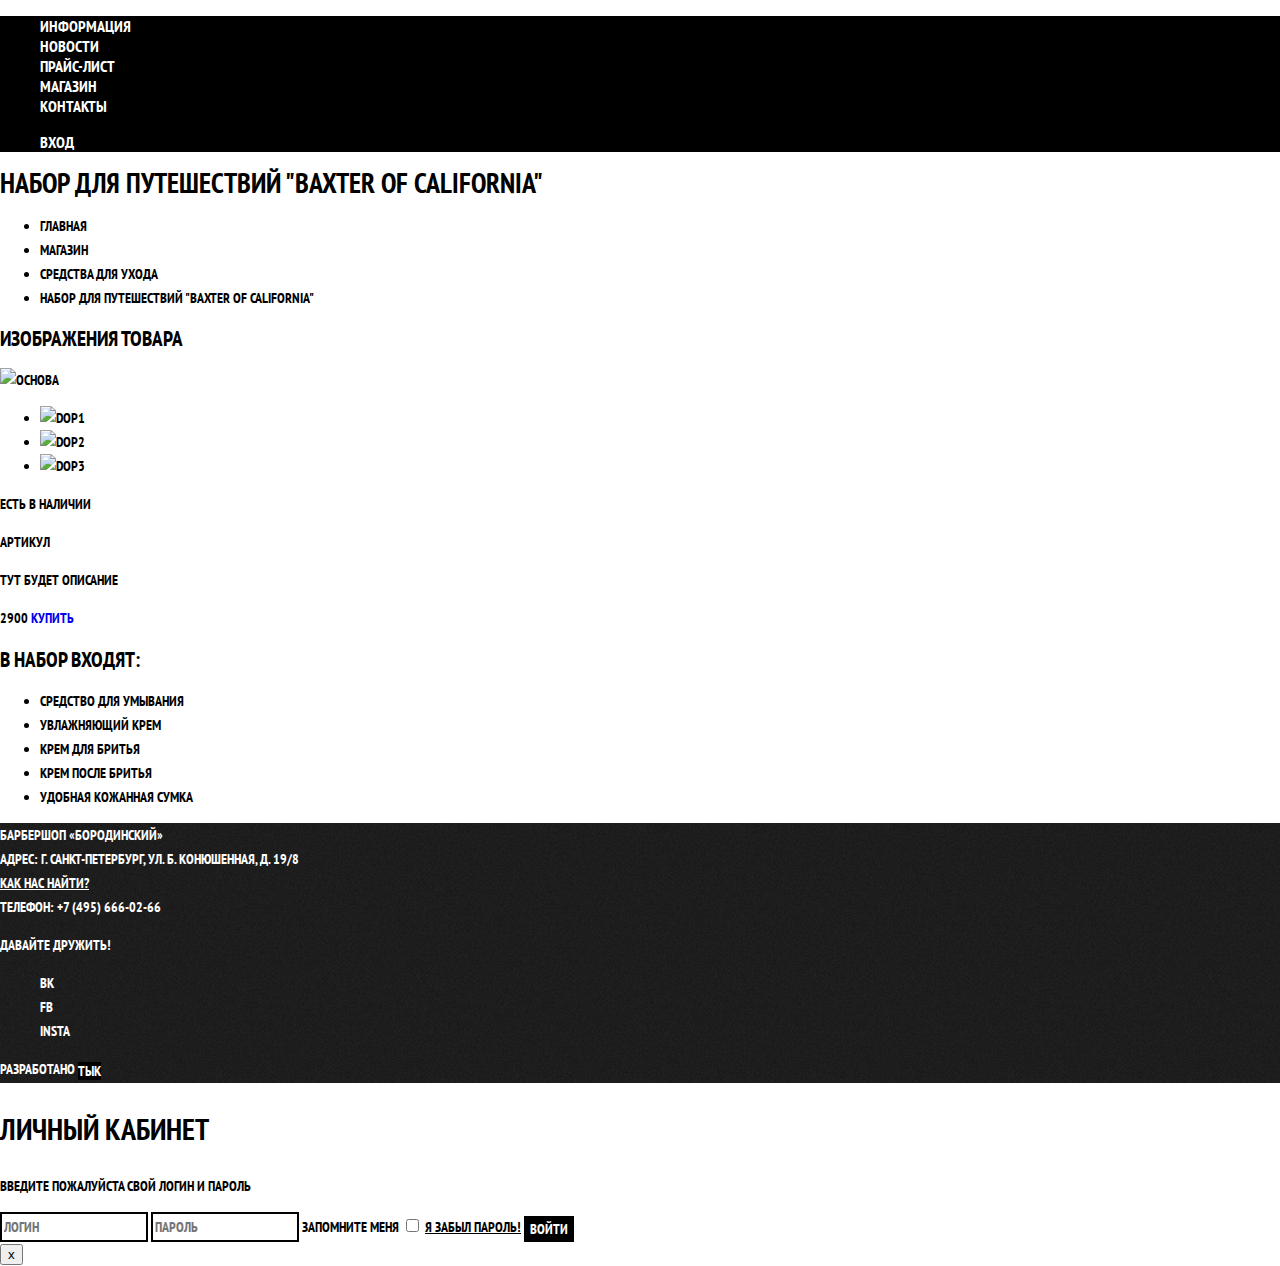
==== barbershop-item.html @ e8937585 "Initial commit" ====
<!DOCTYPE html>
<html>
  <head>
    <meta charset="utf-8">
    <title>Барбершоп BORODINSKY</title>
    <link href="https://fonts.googleapis.com/css?family=PT+Sans+Narrow:400,700&amp;subset=latin,cyrillic" rel="stylesheet">
    <link rel="stylesheet" href="css/style.css">

  </head>
  <body class="inner-page">

    <header class="main-header">
      <nav class="main-navigation">

    <div class="nav-line">
    <div class="center-line">

    <ul class="site-nav">
       <li><a href="barbershop-info"> ИНФОРМАЦИЯ</a></li>
       <li><a href="barbershop-news">НОВОСТИ</a></li>
       <li><a href="barbershop-price"> ПРАЙС-ЛИСТ</a></li>
       <li><a href="barbershop-shop.html">МАГАЗИН</a></li>
       <li><a href="barbershop-contact">КОНТАКТЫ</a></li> </ul>

       <ul class="user-nav">
       <li><a class="login-link" href="login.html">Вход</a></li>
        </ul>
          </div>
      </div>


    <!-- <img src="index-logo.svg" width="368" height="153" alt="Логотип барбершопа «Бородинский»"> -->
      </nav>
    </header>



  <main class="main">
<h1>НАБОР ДЛЯ ПУТЕШЕСТВИЙ "BAXTER OF CALIFORNIA"</h1>
<div class="nav-item"> <!-- тут можно без дива -->


<ul>
  <li>ГЛАВНАЯ</li>
  <li>МАГАЗИН</li>
  <li>СРЕДСТВА ДЛЯ УХОДА</li>
  <li>НАБОР ДЛЯ ПУТЕШЕСТВИЙ "BAXTER OF CALIFORNIA"</li>
</ul>
</div>

<section class="photos">
  <h2>ИЗОБРАЖЕНИЯ ТОВАРА</h2>
  <img src="" alt="основа">
  <ul>

  <li><img src="" alt="dop1"> </li>   <li> <img src="" alt="dop2" </li>   <li> <img src="" alt="dop3"> </li>    </ul>
</section>

<section class="info">
  <p>ЕСТЬ В НАЛИЧИИ</p>
<p>АРТИКУЛ</p>
<p> <b> ТУТ БУДЕТ ОПИСАНИЕ </b> </p>
<p class="price"> <b> 2900 </b> <a href="#">КУПИТЬ</a> </p>

</section>

<section class="content">
  <h2>В НАБОР ВХОДЯТ:</h2>
  <ul>
    <li>СРЕДСТВО ДЛЯ УМЫВАНИЯ</li>
<li>УВЛАЖНЯЮЩИЙ КРЕМ</li>
<li>КРЕМ ДЛЯ БРИТЬЯ</li>
<li>КРЕМ ПОСЛЕ БРИТЬЯ</li>
<li>УДОБНАЯ КОЖАННАЯ СУМКА</li>
  </ul>

</section>
  </main>

  <footer class="footer"> <p>БАРБЕРШОП «БОРОДИНСКИЙ» <br>
  АДРЕС: Г. САНКТ-ПЕТЕРБУРГ, УЛ. Б. КОНЮШЕННАЯ, Д. 19/8 <br>
  <a class="underline"  href="map.html">КАК НАС НАЙТИ?</a> <br>
  ТЕЛЕФОН: +7 (495) 666-02-66</p>
  <div class="go-friend"> <b>ДАВАЙТЕ ДРУЖИТЬ!</b> <ul>


  <li><a class="social-button" href="#">ВК</a></li>
  <li><a class="social-button" href="#">FB</a></li>
  <li><a class="social-button" href="#">INSTA</a> </li>
  </ul>
  </div>

  <p class="dev"> <b>РАЗРАБОТАНО</b> <a class="button" href="#">ТЫК</a> </p>

  </footer>

  <section class="modal login">
    <h2>ЛИЧНЫЙ КАБИНЕТ</h2>
    <p>Введите пожалуйста свой логин и пароль</p>

  <form class="user-login" action="https://echo.htmlacademy.ru" method="post">
    <label for="user-login"></label> <input type="text" name="login" id="user-login" placeholder="ЛОГИН">
    <label for="user-pass"></label> <input type="password" name="password" id="user-pass" placeholder="ПАРОЛЬ">
    <label class="checkbox" for="remember-me">ЗАПОМНИТЕ МЕНЯ</label> <input type="checkbox" name="remember" id="remember-me">
    <a class="restore" href="#">Я ЗАБЫЛ ПАРОЛЬ!</a>
    <button type="submit" class="button" name="button">ВОЙТИ</button>

  </form>
    <button class="close">x</button>
  </section>
    </body>
  </html>
---- css/style.css ----
body {
  margin: 0;
  padding: 0;

  font-family: "PT Sans Narrow" , Arial , Sans-serif;
  font-size: 14px;
  line-height: 24px;
  font-weight: 700;
  color: #ffffff;
  text-transform: uppercase;

  background-color: #000000;
  background-image: url("../pics/Layer.png");
  background-position: top center;
  background-repeat: no-repeat;
}

 .inner-page{ color: #000000;
  background-color: #f8f5f2;
background-image: url("../pics/collums.png");
background-repeat: repeat;
background-position: 0 0;}

a {text-decoration: none;}

.main-navigation {font-size: 16px;
line-height: 20px;
color: #ffffff;
background-color: #000000;}

.site-nav,
.user-nav {list-style: none;}

.site-nav a,
.user-nav a {color: #ffffff;}

.site-nav a:hover,
.site-nav a:focus,
.user-nav a:hover,
.user-nav a:focus {background-color: #242424;}

.feature-list {list-style: none;}

.feature-item { text-align: center;}
.feature-item h3{
  font-size: 30px;
  line-height: 42px;
}

.store {list-style: none;}

.filer-proizvod{list-style: none;}

.collums {color: #000000;
background-color: #f8f5f2;
background-image: url("../pics/collums.png");
background-position: 0 0;
background-repeat: repeat;
}

.collums h2 {font-size: 30px;
line-height: 42px;}

.news time {text-transform: none;}

.news ul {list-style: none;}

.gallery-content {background-color: #cccccc;
  border: 7px solid white;
}

.button {
  font: inherit;
  color: white;
  background-color: #000000;
  border: none;
  text-align: center;
  vertical-align: middle;
}
.button:hover,
.button:focus,
.button:active {background-color: #663d15;}

.zapiss input {border: 2px solid #000000;
font: inherit;
background-color: transparent;}

.zapiss input:focus {border-color: #663d15;}

.footer {color: white;
  background-color: #212121;
background-image: url("../pics/footer.png");}

.underline {color: #ffffff;
text-decoration: underline;}

.underline:hover,
.underline:focus {text-decoration: none;}

.go-friend a {color: white;}

.go-friend ul {list-style: none;
text-decoration: none;
}
.social-button {color: white;}

.modal {color: #000000;
background-color: f8f5f2;
background-image: url("../pics/collums.png");
background-repeat: repeat;
background-position: 0 0;}

.modal h2 {font-size: 30px;
line-height: 42px;}

.user-login input{border: 2px solid black;
font: inherit;
background-color: transparent;
}

.user-login input:focus {border-color: #663d15;}

.checkbox:hover,
.checkbox:focus {color: #663d15;}

.restore {color: black;
text-decoration: underline;}
.restore:hover,
.restore:focus {text-decoration: none;}
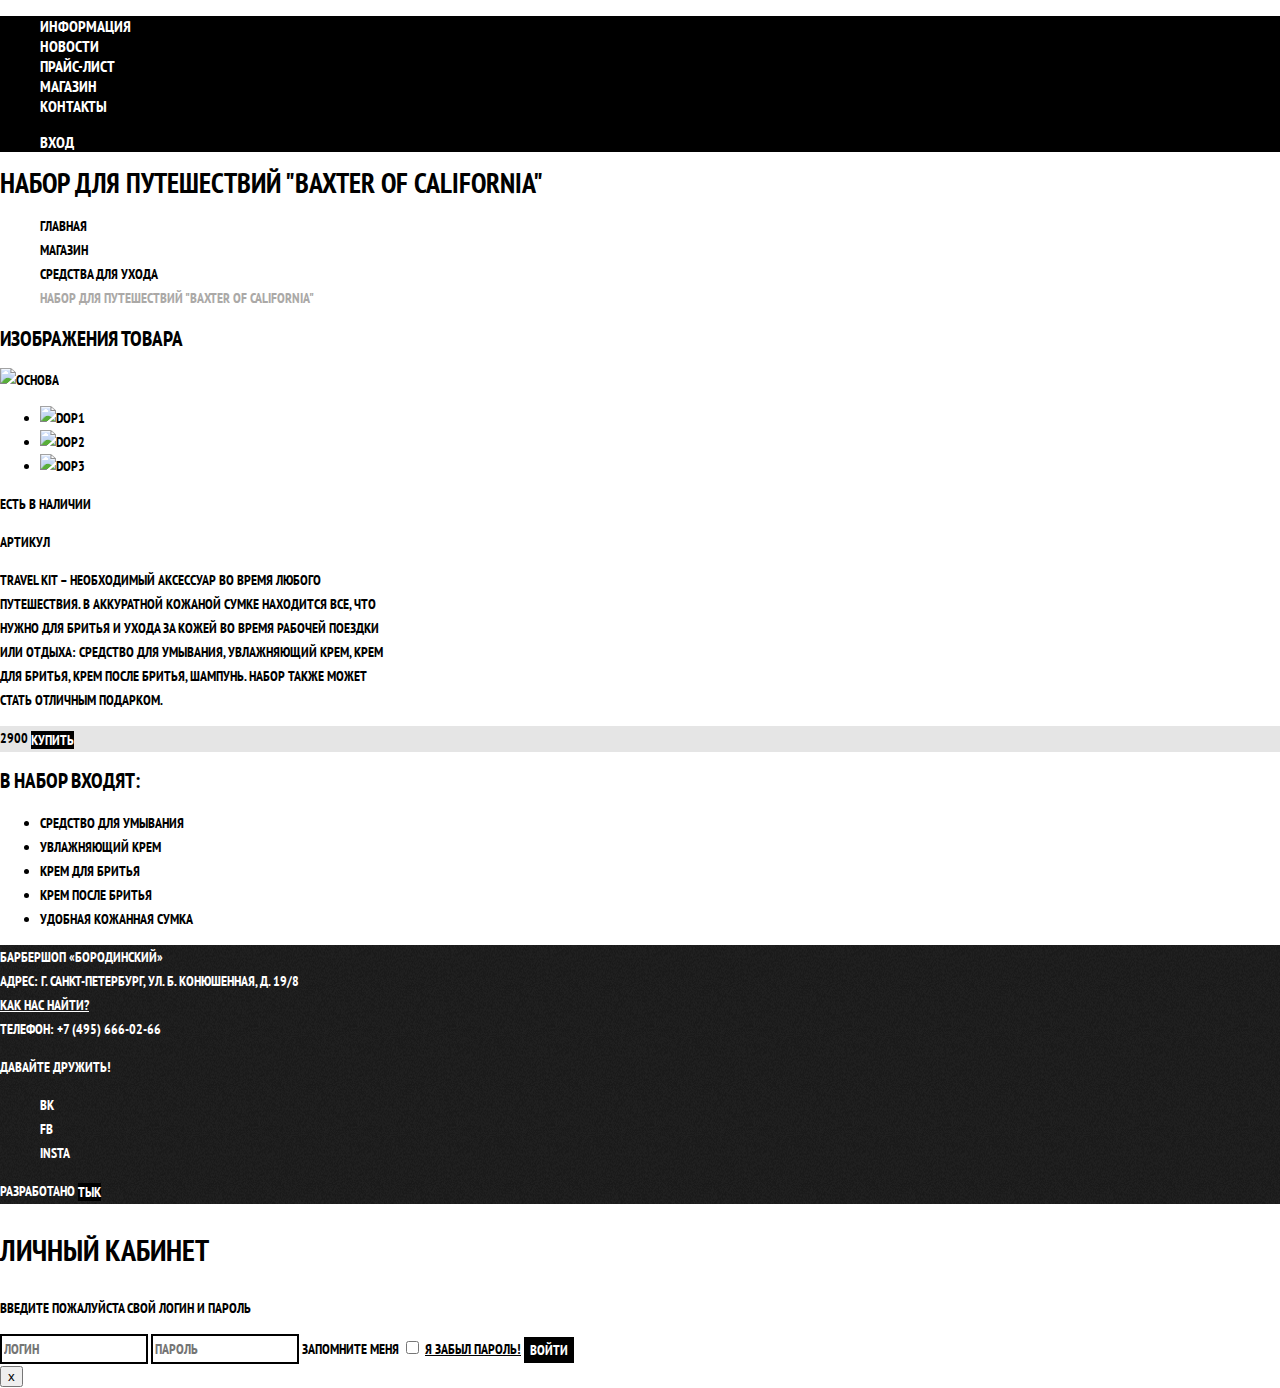
==== commit 34c99cc4: "Update barbershop-item.html" ====
--- a/barbershop-item.html
+++ b/barbershop-item.html
@@ -40,27 +40,32 @@
 <div class="nav-item"> <!-- тут можно без дива -->
 
 
-<ul>
+<ul class="breadcrumbs">
   <li>ГЛАВНАЯ</li>
   <li>МАГАЗИН</li>
   <li>СРЕДСТВА ДЛЯ УХОДА</li>
-  <li>НАБОР ДЛЯ ПУТЕШЕСТВИЙ "BAXTER OF CALIFORNIA"</li>
+  <li class="breadcrumbs-current">НАБОР ДЛЯ ПУТЕШЕСТВИЙ "BAXTER OF CALIFORNIA"</li>
 </ul>
 </div>
 
 <section class="photos">
   <h2>ИЗОБРАЖЕНИЯ ТОВАРА</h2>
-  <img src="" alt="основа">
-  <ul>
+  <img src="pics/main-pic.jpg" alt="основа">
+  <ul class="photos">
 
-  <li><img src="" alt="dop1"> </li>   <li> <img src="" alt="dop2" </li>   <li> <img src="" alt="dop3"> </li>    </ul>
+  <li><img src="pics/dop1.jpg" alt="dop1"></li>  <li> <img src="pics/dop2.jpg" alt="dop2"</li>  <li><img src="pics/dop3.jpg" alt="dop3"></li>    </ul>
 </section>
 
 <section class="info">
   <p>ЕСТЬ В НАЛИЧИИ</p>
-<p>АРТИКУЛ</p>
-<p> <b> ТУТ БУДЕТ ОПИСАНИЕ </b> </p>
-<p class="price"> <b> 2900 </b> <a href="#">КУПИТЬ</a> </p>
+<p class="artic">АРТИКУЛ</p>
+<p> <b> Travel Kit – необходимый аксессуар во время любого <br>
+   путешествия. В аккуратной кожаной сумке находится все, что <br>
+    нужно для бритья и ухода за кожей во время рабочей поездки <br>
+     или отдыха: средство для умывания, увлажняющий крем, крем <br>
+      для бритья, крем после бритья, шампунь. Набор также может <br>
+       стать отличным подарком. </b> </p>
+<p class="price"> <b> 2900 </b> <a class="button" href="#">КУПИТЬ</a> </p>
 
 </section>
 
--- a/css/style.css
+++ b/css/style.css
@@ -47,9 +47,21 @@
   line-height: 42px;
 }
 
-.store {list-style: none;}
+.breadcrumbs {list-style: none;}
+.breadcrumbs a{text-decoration: none;
+color: #000000;}
+.breadcrumbs a:hover,
+.breadcrumbs a:focus{text-decoration: underline;}
+.breadcrumbs-current{color: #aba9a7;}
 
-.filer-proizvod{list-style: none;}
+.filter{list-style: none;}
+
+.catalog-list{list-style: none;
+}
+.catalog-item-name {text-decoration: none;
+color: #000000;}
+.price{background-color: #e5e5e5;}
+.pagination{list-style: none;}
 
 .collums {color: #000000;
 background-color: #f8f5f2;
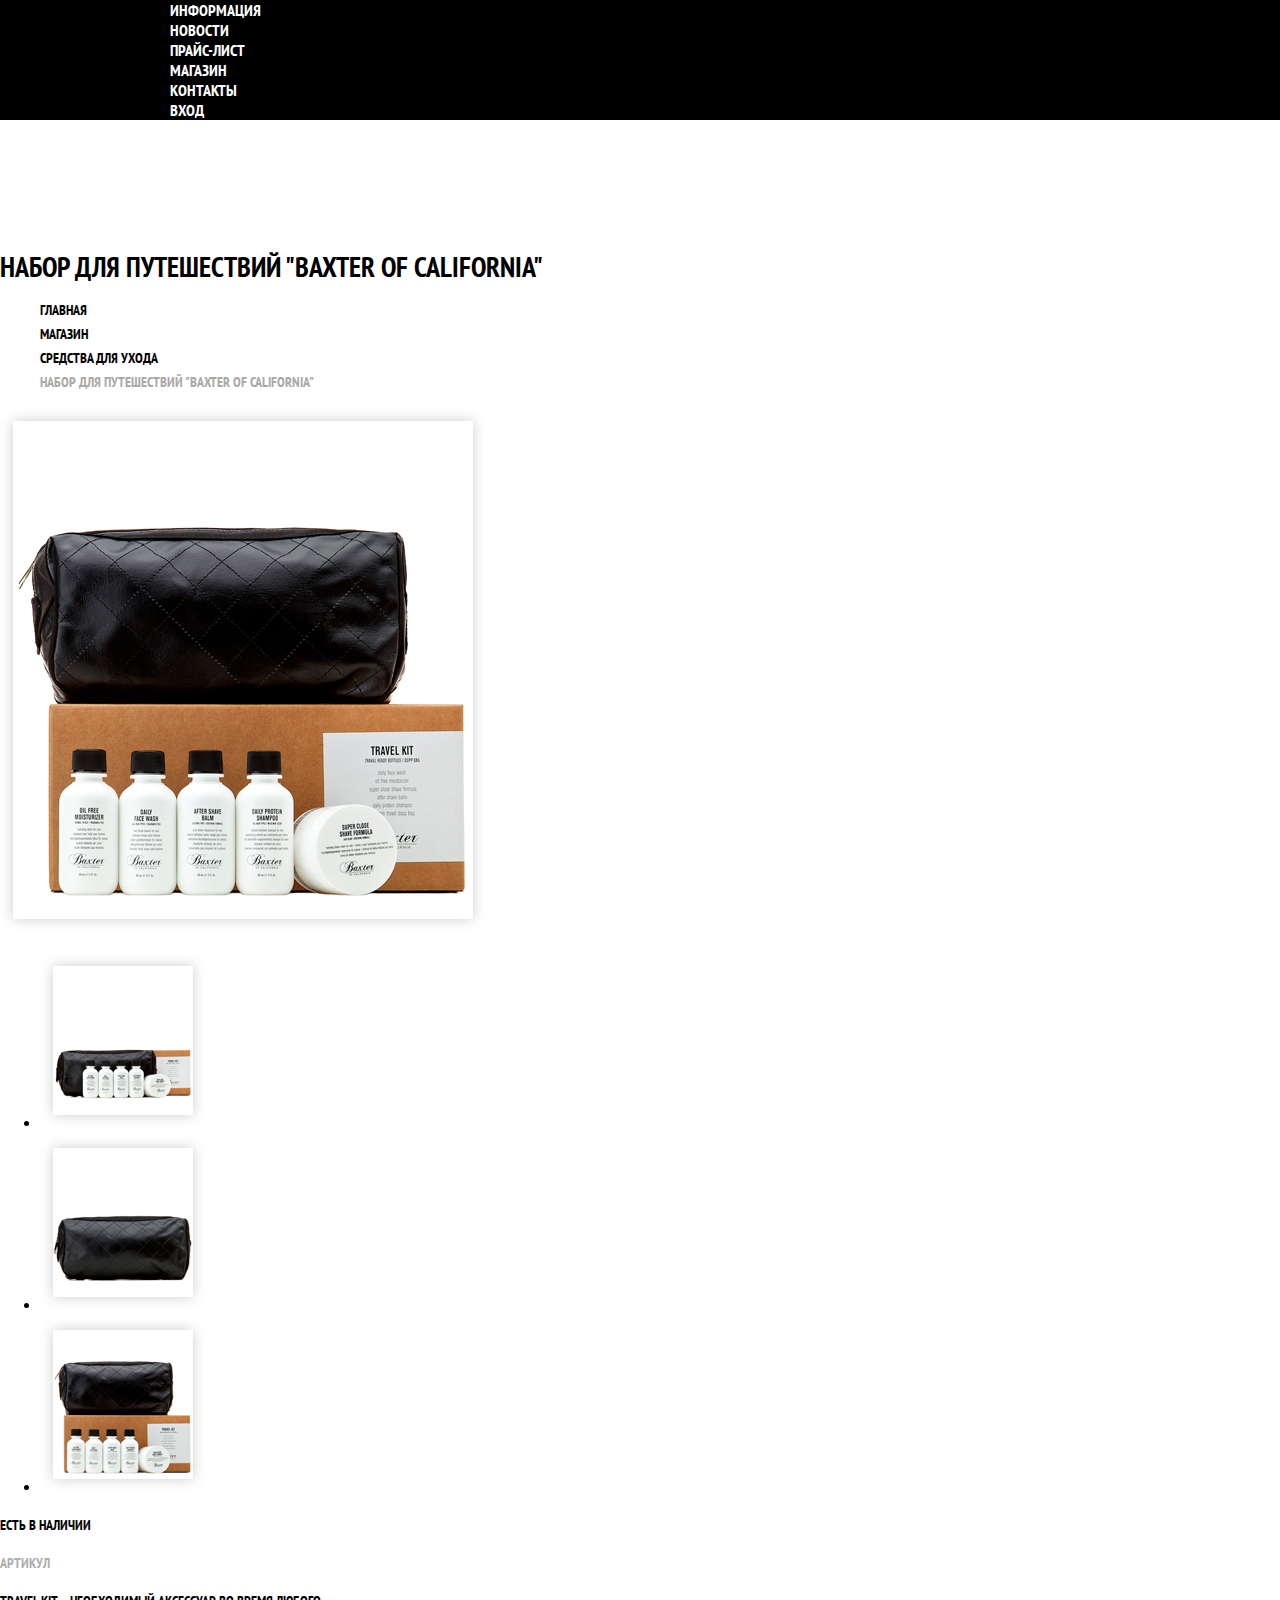
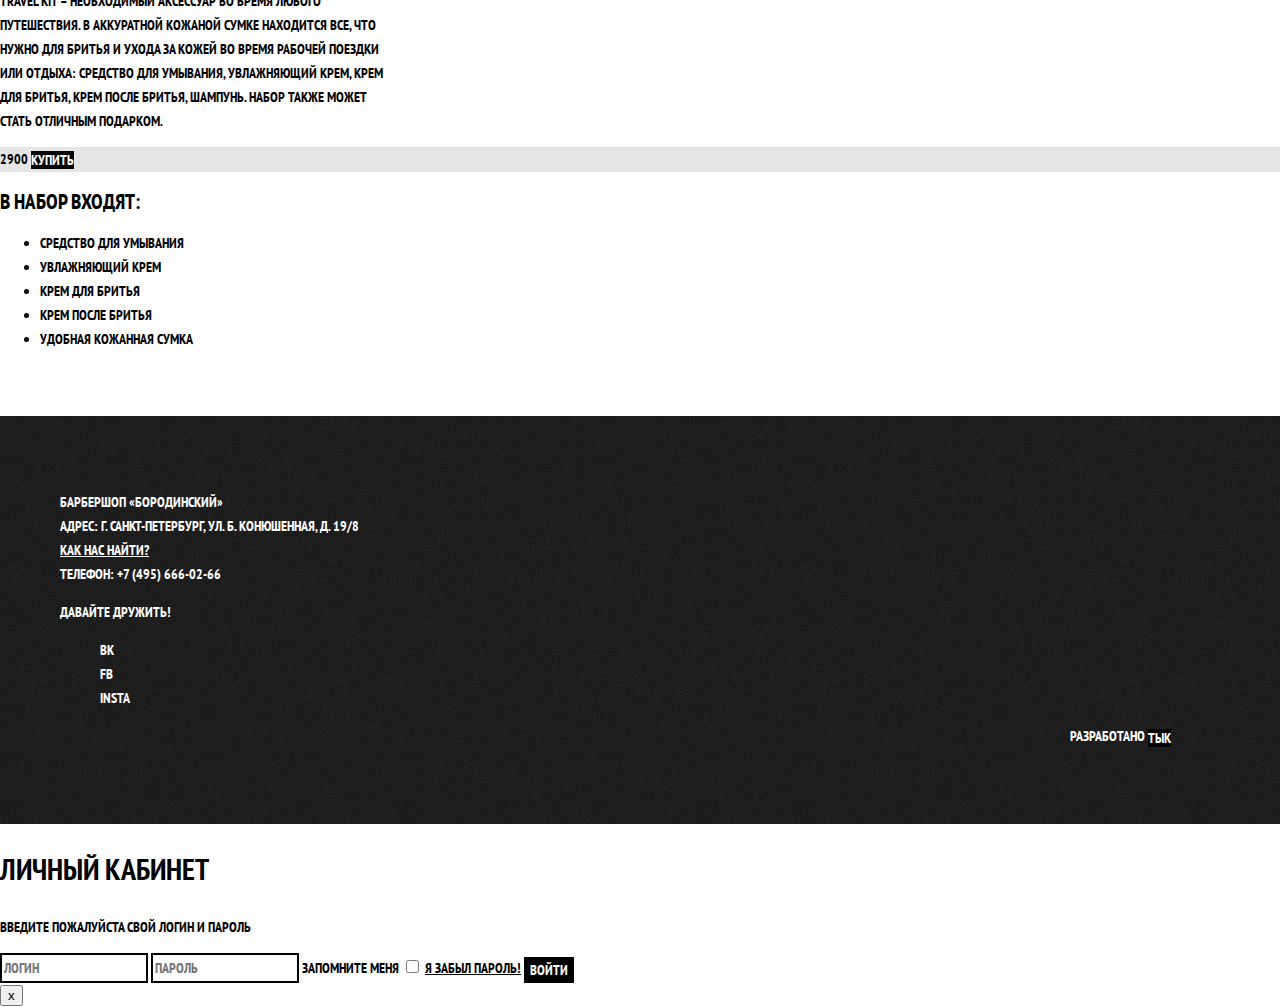
==== commit e2c2eb81: "Update barbershop-item.html" ====
--- a/barbershop-item.html
+++ b/barbershop-item.html
@@ -9,33 +9,38 @@
   </head>
   <body class="inner-page">
 
-    <header class="main-header">
+    <header class="main-header-item">
       <nav class="main-navigation">
 
-    <div class="nav-line">
-    <div class="center-line">
+  <div class="nav-wrapper">
 
-    <ul class="site-nav">
+  <div class="container">
+
+
+   <ul class="site-nav">
        <li><a href="barbershop-info"> ИНФОРМАЦИЯ</a></li>
        <li><a href="barbershop-news">НОВОСТИ</a></li>
-       <li><a href="barbershop-price"> ПРАЙС-ЛИСТ</a></li>
+       <li><a href="barbershop-price.html"> ПРАЙС-ЛИСТ</a></li>
        <li><a href="barbershop-shop.html">МАГАЗИН</a></li>
-       <li><a href="barbershop-contact">КОНТАКТЫ</a></li> </ul>
+       <li><a href="barbershop-contact">КОНТАКТЫ</a></li>
+     </ul>
 
        <ul class="user-nav">
        <li><a class="login-link" href="login.html">Вход</a></li>
-        </ul>
-          </div>
+       </ul>
+  </div>
       </div>
 
 
-    <!-- <img src="index-logo.svg" width="368" height="153" alt="Логотип барбершопа «Бородинский»"> -->
+    <!-- <img class="logo-pic" src="pics/index-logo.svg" width="368" height="153" alt="Логотип барбершопа «Бородинский»"> -->
       </nav>
-    </header>
-
+  </header>
 
 
   <main class="main">
+    <div class="collums-item">
+
+
 <h1>НАБОР ДЛЯ ПУТЕШЕСТВИЙ "BAXTER OF CALIFORNIA"</h1>
 <div class="nav-item"> <!-- тут можно без дива -->
 
@@ -47,14 +52,19 @@
   <li class="breadcrumbs-current">НАБОР ДЛЯ ПУТЕШЕСТВИЙ "BAXTER OF CALIFORNIA"</li>
 </ul>
 </div>
+<div class="item-collums">
+
 
 <section class="photos">
-  <h2>ИЗОБРАЖЕНИЯ ТОВАРА</h2>
-  <img src="pics/main-pic.jpg" alt="основа">
-  <ul class="photos">
+
+  <img src="pics/main-pic.jpg" alt="основа" class="main-pic-item">
+  <ul class="photos-mini">
 
   <li><img src="pics/dop1.jpg" alt="dop1"></li>  <li> <img src="pics/dop2.jpg" alt="dop2"</li>  <li><img src="pics/dop3.jpg" alt="dop3"></li>    </ul>
 </section>
+
+<div class="second-line-item">
+
 
 <section class="info">
   <p>ЕСТЬ В НАЛИЧИИ</p>
@@ -80,6 +90,7 @@
   </ul>
 
 </section>
+</div> </div>
   </main>
 
   <footer class="footer"> <p>БАРБЕРШОП «БОРОДИНСКИЙ» <br>
--- a/css/style.css
+++ b/css/style.css
@@ -21,15 +21,38 @@
 background-repeat: repeat;
 background-position: 0 0;}
 
+header{margin-bottom: 75px;}
+.logo-pic{height: 153px;
+width: 368px;}
+
 a {text-decoration: none;}
 
 .main-navigation {font-size: 16px;
 line-height: 20px;
 color: #ffffff;
-background-color: #000000;}
+
+display: flex;
+flex-direction: column;
+align-items: center;}
+.site-nav{width: 620px;}
+.user-nav{width: 140px;}
+
+.nav-wrapper{
+  width: 100%;
+margin-bottom: 60px;
+background-color: #000000; }
+
+.container{width: 940px;
+margin: 0 auto;
+padding: 0 10px;}
+
+.nav-wrapper,.nav-line{display: flex;
+justify-content: space-between;}
 
 .site-nav,
-.user-nav {list-style: none;}
+.user-nav {list-style: none; margin: 0; padding: 0; }
+/* .site-nav li,
+.user-nav li{display: inline-block;} */
 
 .site-nav a,
 .user-nav a {color: #ffffff;}
@@ -38,10 +61,11 @@
 .site-nav a:focus,
 .user-nav a:hover,
 .user-nav a:focus {background-color: #242424;}
+.features{margin-bottom: 80px;}
 
-.feature-list {list-style: none;}
+.feature-list {list-style: none; margin: 0; padding: 0; display: flex; justify-content: space-between;}
 
-.feature-item { text-align: center;}
+.feature-item { text-align: center; width: 300px;}
 .feature-item h3{
   font-size: 30px;
   line-height: 42px;
@@ -63,23 +87,41 @@
 .price{background-color: #e5e5e5;}
 .pagination{list-style: none;}
 
+.artic{color: #aeaeae}
+.photos{list-style: none;}
+
+.table{border: 3px solid black;
+border-collapse: collapse;}
+
 .collums {color: #000000;
 background-color: #f8f5f2;
 background-image: url("../pics/collums.png");
 background-position: 0 0;
 background-repeat: repeat;
+padding: 50px 80px;
+display: flex;
+justify-content: space-between;
+margin-bottom: 35px;
 }
 
 .collums h2 {font-size: 30px;
 line-height: 42px;}
 
+.news{width: 380px; padding: 0;}
+
 .news time {text-transform: none;}
 
-.news ul {list-style: none;}
+.news ul {list-style: none;
+  padding: 0;
+}
 
-.gallery-content {background-color: #cccccc;
+
+.gallery{width: 300px;}
+.gallery-content {
+  background-color: #cccccc;
   border: 7px solid white;
 }
+.photo-zal{border: 7px solid white;}
 
 .button {
   font: inherit;
@@ -93,6 +135,8 @@
 .button:focus,
 .button:active {background-color: #663d15;}
 
+.contact{width: 380px;}
+.zapis{width: 300px;}
 .zapiss input {border: 2px solid #000000;
 font: inherit;
 background-color: transparent;}
@@ -101,7 +145,13 @@
 
 .footer {color: white;
   background-color: #212121;
-background-image: url("../pics/footer.png");}
+background-image: url("../pics/footer.png");
+margin-top: 65px; padding: 60px; 0;  }
+
+.footer .container{display: flex; justify-content: space-around; }
+.footer-contact{width: 320px; ,margin-right: 80px;}
+
+
 
 .underline {color: #ffffff;
 text-decoration: underline;}
@@ -109,12 +159,14 @@
 .underline:hover,
 .underline:focus {text-decoration: none;}
 
+.go-friend{width: 145px;}
 .go-friend a {color: white;}
 
 .go-friend ul {list-style: none;
 text-decoration: none;
 }
 .social-button {color: white;}
+.dev{width: 150px; margin-left: auto;}
 
 .modal {color: #000000;
 background-color: f8f5f2;
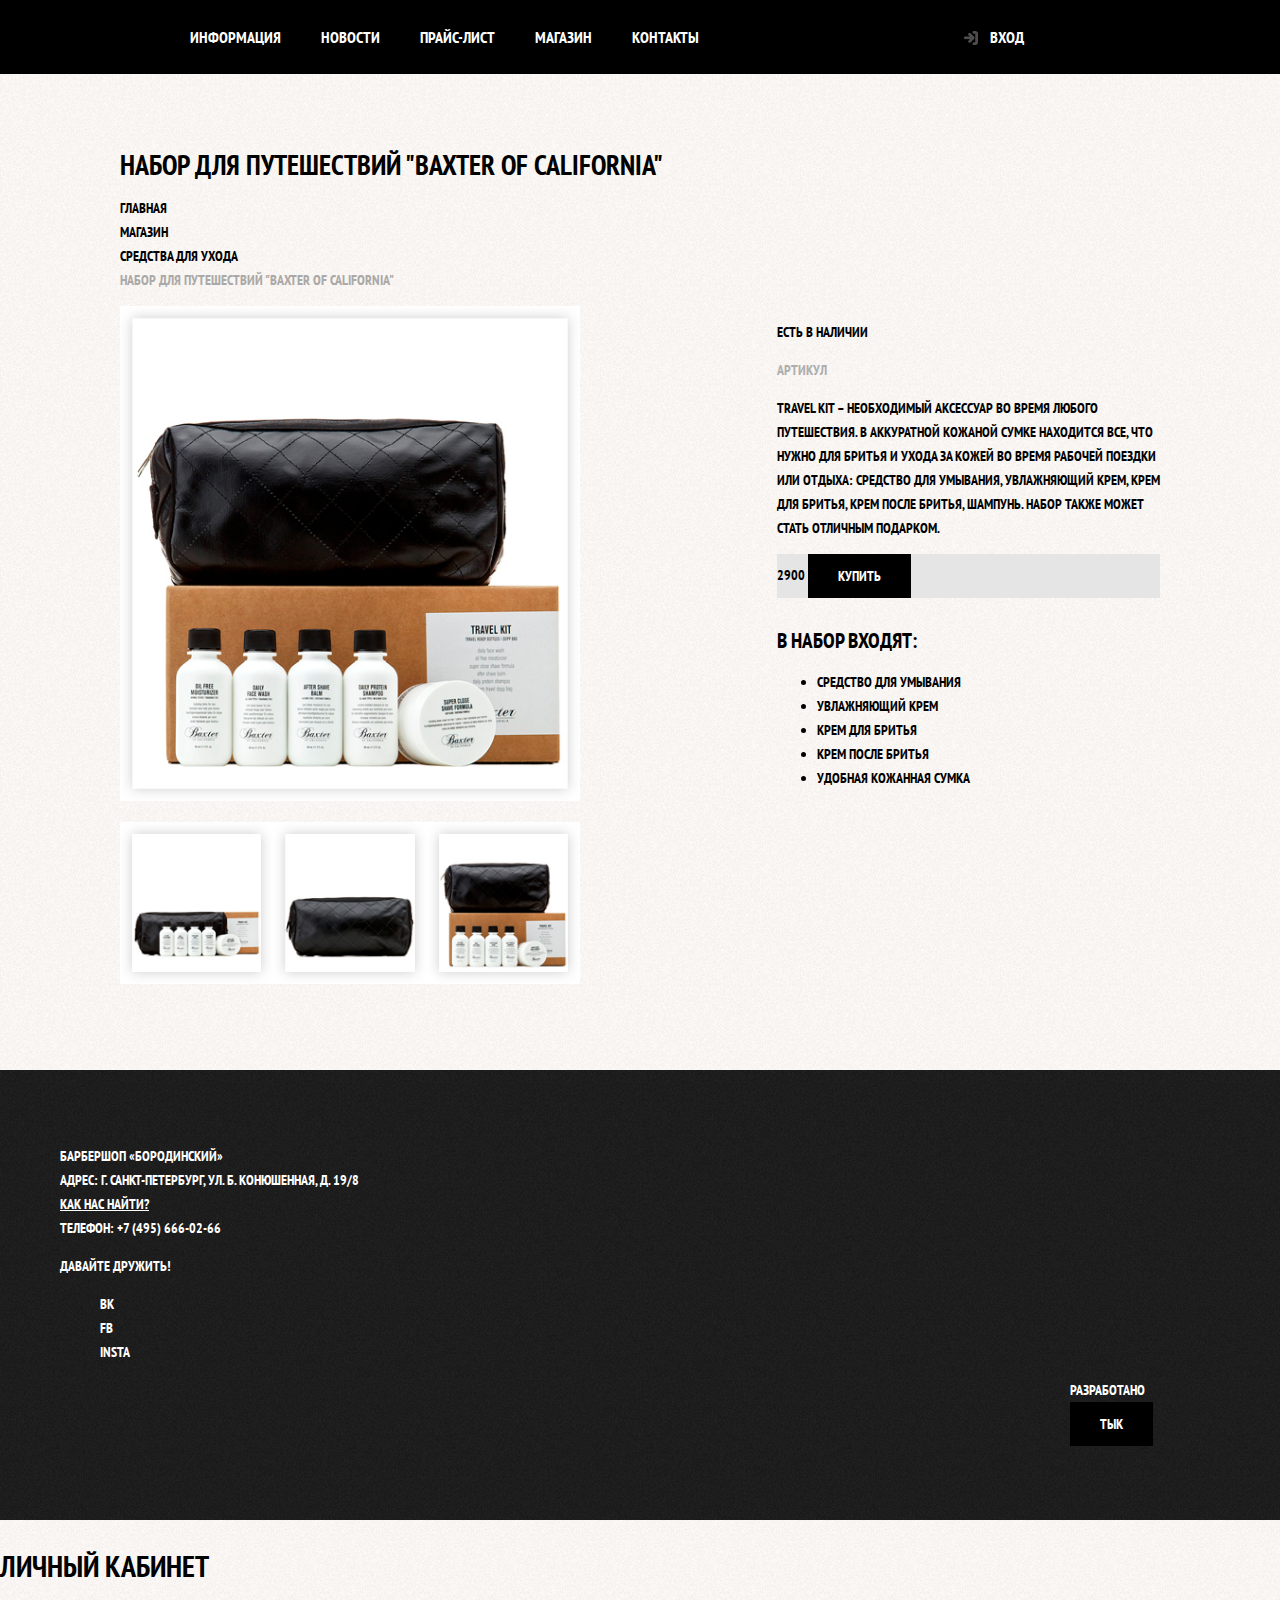
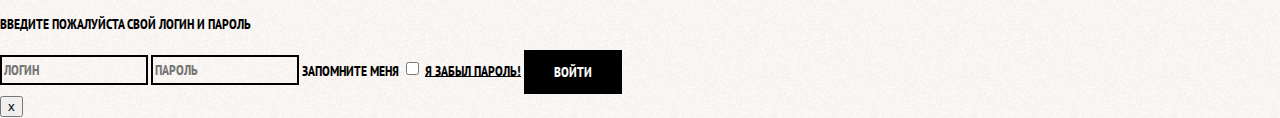
==== commit 3aa9a9dc: "Update barbershop-item.html" ====
--- a/barbershop-item.html
+++ b/barbershop-item.html
@@ -15,7 +15,7 @@
   <div class="nav-wrapper">
 
   <div class="container">
-
+<div class="lineCYKA">
 
    <ul class="site-nav">
        <li><a href="barbershop-info"> ИНФОРМАЦИЯ</a></li>
@@ -27,7 +27,7 @@
 
        <ul class="user-nav">
        <li><a class="login-link" href="login.html">Вход</a></li>
-       </ul>
+     </ul> </div>
   </div>
       </div>
 
--- a/css/style.css
+++ b/css/style.css
@@ -21,11 +21,13 @@
 background-repeat: repeat;
 background-position: 0 0;}
 
-header{margin-bottom: 75px;}
+.main-header{margin-bottom: 70px;}
 .logo-pic{height: 153px;
 width: 368px;}
 
 a {text-decoration: none;}
+img{max-width: 100%;
+height: auto;}
 
 .main-navigation {font-size: 16px;
 line-height: 20px;
@@ -34,8 +36,12 @@
 display: flex;
 flex-direction: column;
 align-items: center;}
-.site-nav{width: 620px;}
-.user-nav{width: 140px;}
+.lineCYKA{display: flex; justify-content: space-between; }
+.site-nav,
+.user-nav {list-style: none; margin: 0; padding: 0; }
+
+.site-nav{width: 620px; display: flex; flex-wrap: wrap;}
+.user-nav{width: 140px; display: flex; }
 
 .nav-wrapper{
   width: 100%;
@@ -49,29 +55,33 @@
 .nav-wrapper,.nav-line{display: flex;
 justify-content: space-between;}
 
-.site-nav,
-.user-nav {list-style: none; margin: 0; padding: 0; }
-/* .site-nav li,
-.user-nav li{display: inline-block;} */
-
 .site-nav a,
-.user-nav a {color: #ffffff;}
+.user-nav a {color: #ffffff; display: block; padding: 27px 20px;}
+.user-nav .login-link{position: relative;}
+.login-link::before{content: ""; position: absolute; left: -6px; bottom: 25px; width: 16px; height: 18px; background-image: url("../pics/login.png"); background-repeat: no-repeat; background-position: 0 0;   opacity: 0.3;
+}
+.login-link:hover::before,
+.login-link:focus::before,
+.login-link:active::before {opacity: 1}
 
 .site-nav a:hover,
 .site-nav a:focus,
 .user-nav a:hover,
 .user-nav a:focus {background-color: #242424;}
-.features{margin-bottom: 80px;}
-
+
+.features{margin-bottom: 70px;}
 .feature-list {list-style: none; margin: 0; padding: 0; display: flex; justify-content: space-between;}
-
 .feature-item { text-align: center; width: 300px;}
-.feature-item h3{
+.feature-item h3{margin: 0; margin-bottom: 60px;
   font-size: 30px;
   line-height: 42px;
-}
-
-.breadcrumbs {list-style: none;}
+  position: relative;
+}
+.feature-item h3::after{content: ""; position: absolute; bottom: -30px; left: 50%;
+width: 20px; height: 20px; background-color: white; margin-left: -10px; transform: rotate(45deg);}
+.feature-item{margin:  0 px;}
+
+.breadcrumbs {list-style: none; padding: 0px;}
 .breadcrumbs a{text-decoration: none;
 color: #000000;}
 .breadcrumbs a:hover,
@@ -94,11 +104,12 @@
 border-collapse: collapse;}
 
 .collums {color: #000000;
-background-color: #f8f5f2;
-background-image: url("../pics/collums.png");
-background-position: 0 0;
-background-repeat: repeat;
-padding: 50px 80px;
+/* background-color: #f8f5f2; */
+background-image: url("../pics/line.png"),
+                 url("../pics/collums.png");
+background-position: center, 0 0;
+background-repeat: no-repeat,repeat;
+padding: 45px 80px;
 display: flex;
 justify-content: space-between;
 margin-bottom: 35px;
@@ -107,8 +118,23 @@
 .collums h2 {font-size: 30px;
 line-height: 42px;}
 
+.collums-item{padding:0px 120px;
+}
+.item-collums{display: flex; justify-content: space-between;}
+
+.second-line-item{display: flex;
+flex-direction: column;}
+.firstline{display: flex;
+justify-content: space-between;}
+.secondline{display: flex;
+justify-content: space-between;}
+
 .news{width: 380px; padding: 0;}
-
+.news-list{margin: 0;
+margin-bottom: 25px; }
+.news-item {margin-bottom: 25px}
+.news h2{margin: 0; margin-bottom: 30px;}
+.news-item p{margin: 0px; }
 .news time {text-transform: none;}
 
 .news ul {list-style: none;
@@ -117,13 +143,14 @@
 
 
 .gallery{width: 300px;}
+.gallery h2{margin: 0; margin-bottom: 30px;}
 .gallery-content {
-  background-color: #cccccc;
-  border: 7px solid white;
+  /* background-color: #cccccc; */
+  width: 300px;
 }
 .photo-zal{border: 7px solid white;}
 
-.button {
+.button {display: inline-block; padding: 10px 30px; margin-right: 16px;
   font: inherit;
   color: white;
   background-color: #000000;
@@ -136,7 +163,9 @@
 .button:active {background-color: #663d15;}
 
 .contact{width: 380px;}
+.contact h2{margin: 0; margin-bottom: 30px;}
 .zapis{width: 300px;}
+.zapis h2{margin: 0; margin-bottom: 30px;}
 .zapiss input {border: 2px solid #000000;
 font: inherit;
 background-color: transparent;}
@@ -191,3 +220,19 @@
 text-decoration: underline;}
 .restore:hover,
 .restore:focus {text-decoration: none;}
+.item-collums{}
+.photos{width: 460px;}
+.photos-mini{display: flex;
+padding: 0px; list-style: none;
+}
+/* .main-pic-item{width: 460px; height: 500px;} */
+
+.filter{width: 180px;}
+fieldset{border: none;}
+.catalog{width: 700px;}
+.storerow{display: flex;
+justify-content: space-between;}
+.catalog-item{margin-bottom: 20px; width: 220px; margin-right: 20px; background-color: transparent; box-shadow: inset 0 0 0 2px purple;}
+ .catalog-list{padding: 0px; margin: 0px; list-style: none; display: flex; flex-wrap: wrap; margin-bottom: 25px;}
+ .catalog-item:nth-child(3n)  {margin-right: 0;}
+ .pagination{padding: 0; list-style: none;}
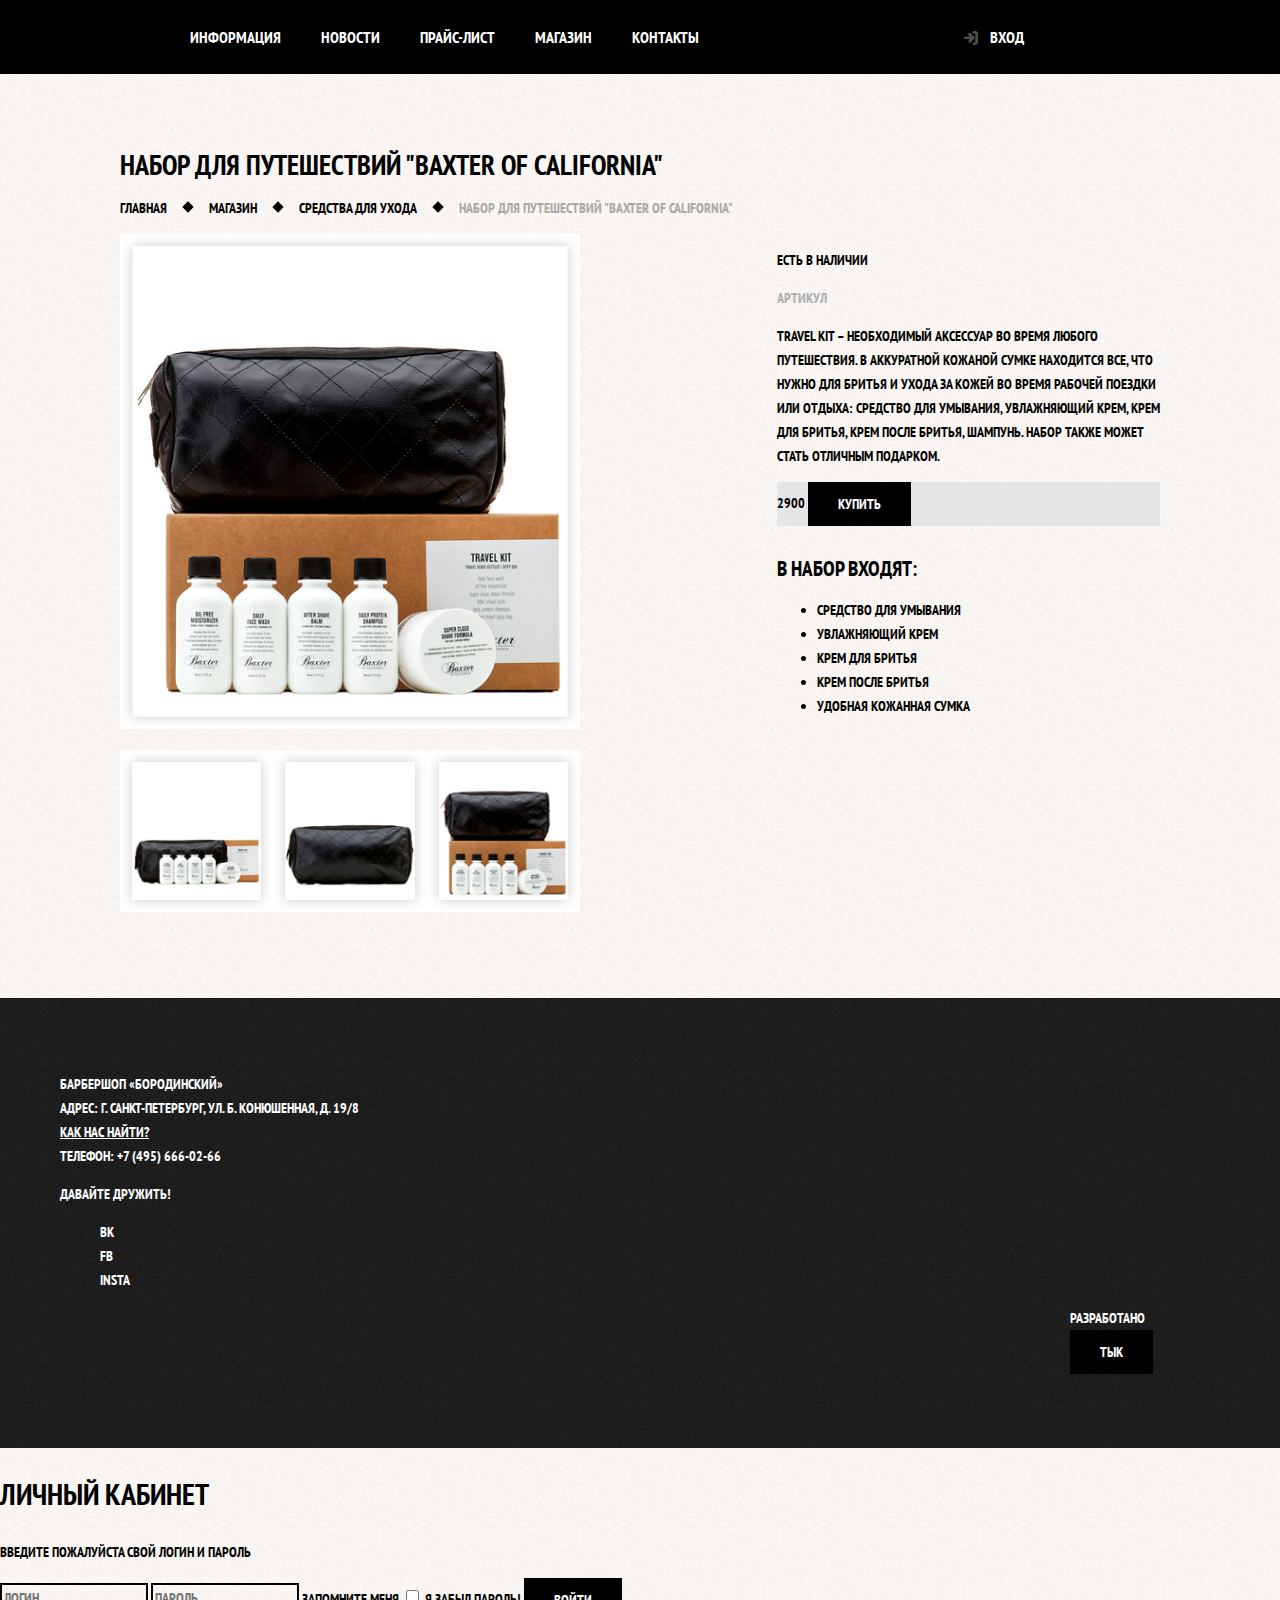
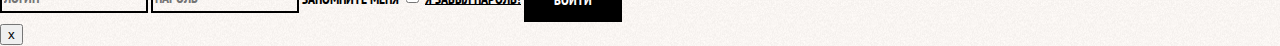
==== commit 90518f55: "Update barbershop-item.html" ====
--- a/barbershop-item.html
+++ b/barbershop-item.html
@@ -32,7 +32,7 @@
       </div>
 
 
-    <!-- <img class="logo-pic" src="pics/index-logo.svg" width="368" height="153" alt="Логотип барбершопа «Бородинский»"> -->
+    <!-- <img class="logo-pic" src="pics/index-logo.svg" width="368" height="153" alt="Логотип барбершопа «АБОБА ВЯЧЕСЛАВОВИЧ!!!»"> -->
       </nav>
   </header>
 
--- a/css/style.css
+++ b/css/style.css
@@ -81,15 +81,32 @@
 width: 20px; height: 20px; background-color: white; margin-left: -10px; transform: rotate(45deg);}
 .feature-item{margin:  0 px;}
 
-.breadcrumbs {list-style: none; padding: 0px;}
+.breadcrumbs {list-style: none; padding: 0px; display: flex; flex-wrap: wrap; justify-content: flex-start;}
 .breadcrumbs a{text-decoration: none;
 color: #000000;}
 .breadcrumbs a:hover,
 .breadcrumbs a:focus{text-decoration: underline;}
 .breadcrumbs-current{color: #aba9a7;}
-
+.breadcrumbs li{position: relative; margin-right: 42px;
+}
+.breadcrumbs li::after{
+  content: "";
+  position: absolute;
+  top: 7px;
+  right: -25px;
+  width: 8px;
+  height: 8px;
+  background-color: #000000;
+  transform: rotate(45deg);
+}
+.breadcrumbs li:last-child{margin-right: 0;}
+.breadcrumbs-current::after{display: none;}
 .filter{list-style: none;}
-
+.filter legend {margin-bottom: 26px;}
+.filter fieldset {padding: 0px; margin: 0px; margin-bottom: 30px; border: none;}
+.filter ul{padding: 0px; margin: 0px;}
+.proizvod li {margin-bottom: 19px;}
+.types li {margin-bottom: 19px;}
 .catalog-list{list-style: none;
 }
 .catalog-item-name {text-decoration: none;
@@ -232,7 +249,7 @@
 .catalog{width: 700px;}
 .storerow{display: flex;
 justify-content: space-between;}
-.catalog-item{margin-bottom: 20px; width: 220px; margin-right: 20px; background-color: transparent; box-shadow: inset 0 0 0 2px purple;}
+.catalog-item{margin-bottom: 20px; width: 220px; margin-right: 20px; background-color: white; box-shadow: inset 0 0 0 0.5px black;}
  .catalog-list{padding: 0px; margin: 0px; list-style: none; display: flex; flex-wrap: wrap; margin-bottom: 25px;}
  .catalog-item:nth-child(3n)  {margin-right: 0;}
  .pagination{padding: 0; list-style: none;}
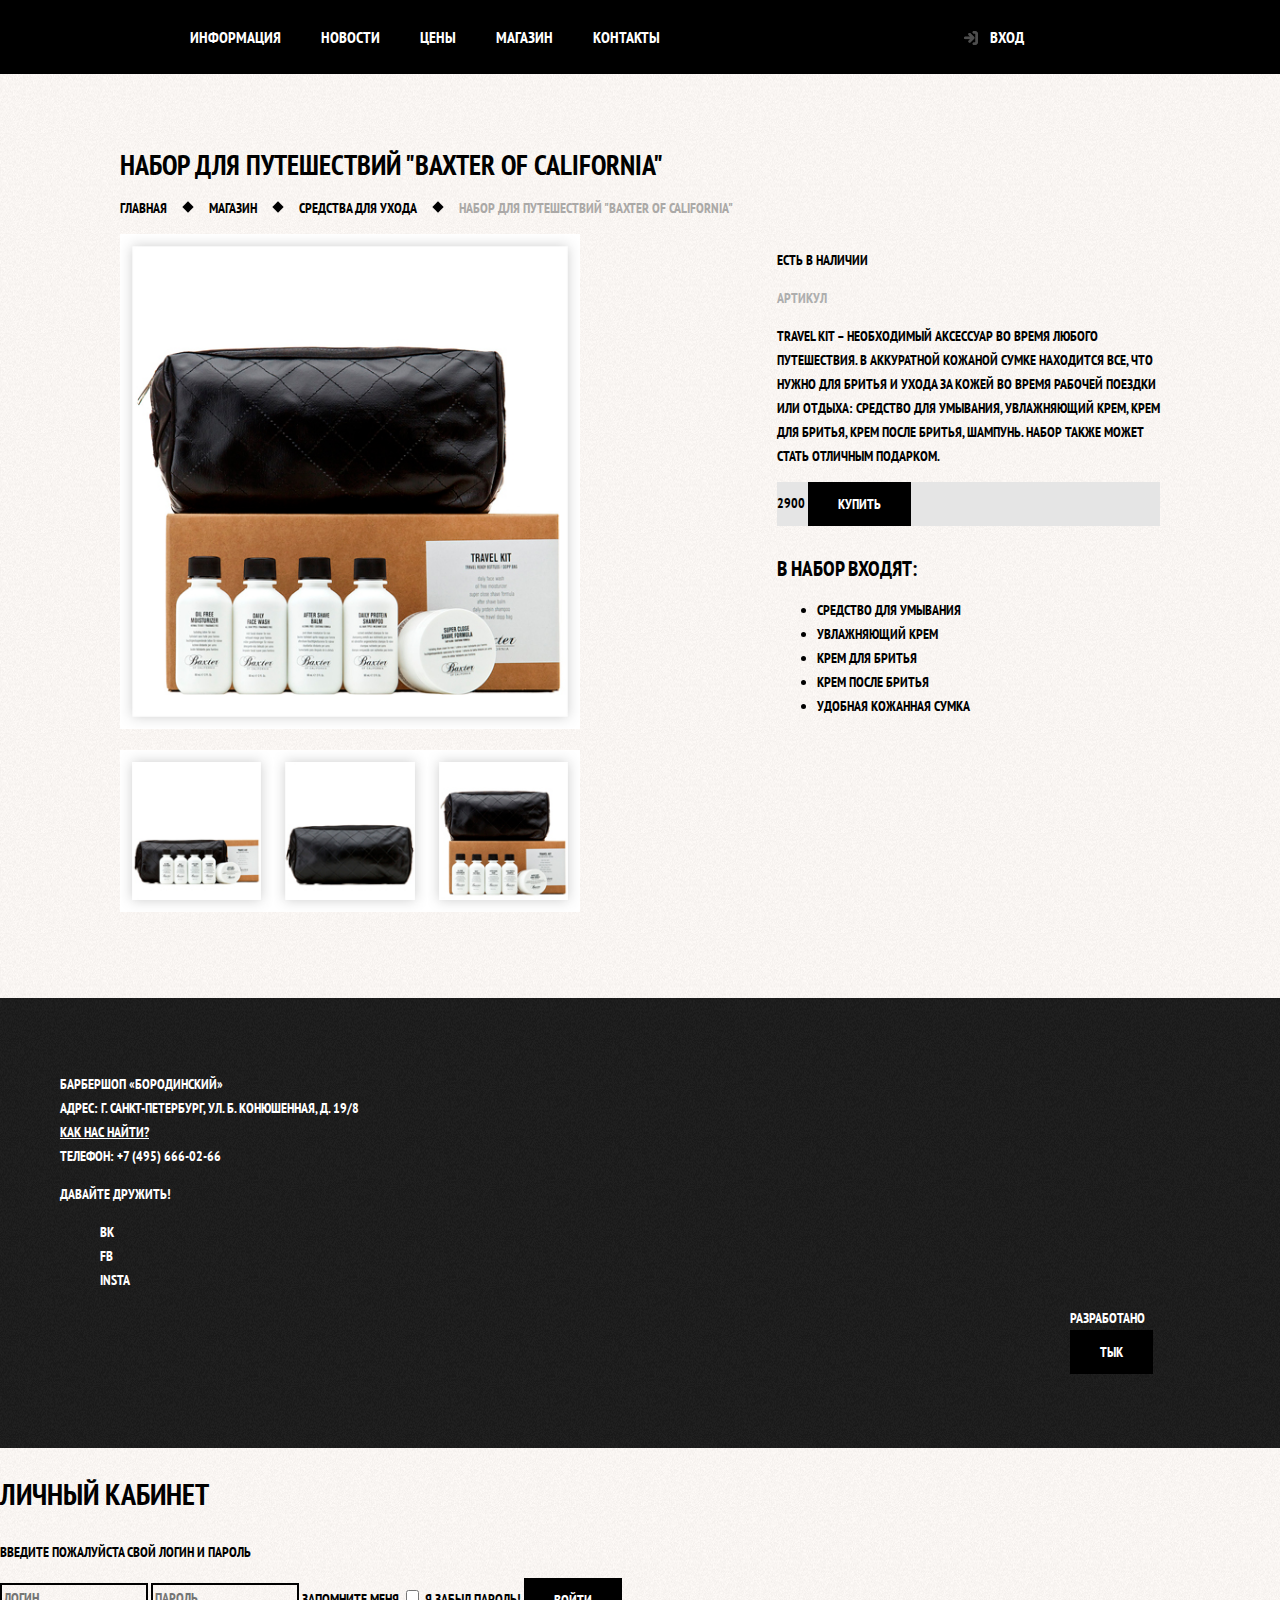
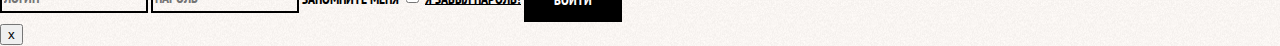
==== commit f1fb0a89: "Update barbershop-item.html" ====
--- a/barbershop-item.html
+++ b/barbershop-item.html
@@ -20,7 +20,7 @@
    <ul class="site-nav">
        <li><a href="barbershop-info"> ИНФОРМАЦИЯ</a></li>
        <li><a href="barbershop-news">НОВОСТИ</a></li>
-       <li><a href="barbershop-price.html"> ПРАЙС-ЛИСТ</a></li>
+       <li><a href="barbershop-price.html"> ЦЕНЫ </a></li>
        <li><a href="barbershop-shop.html">МАГАЗИН</a></li>
        <li><a href="barbershop-contact">КОНТАКТЫ</a></li>
      </ul>
